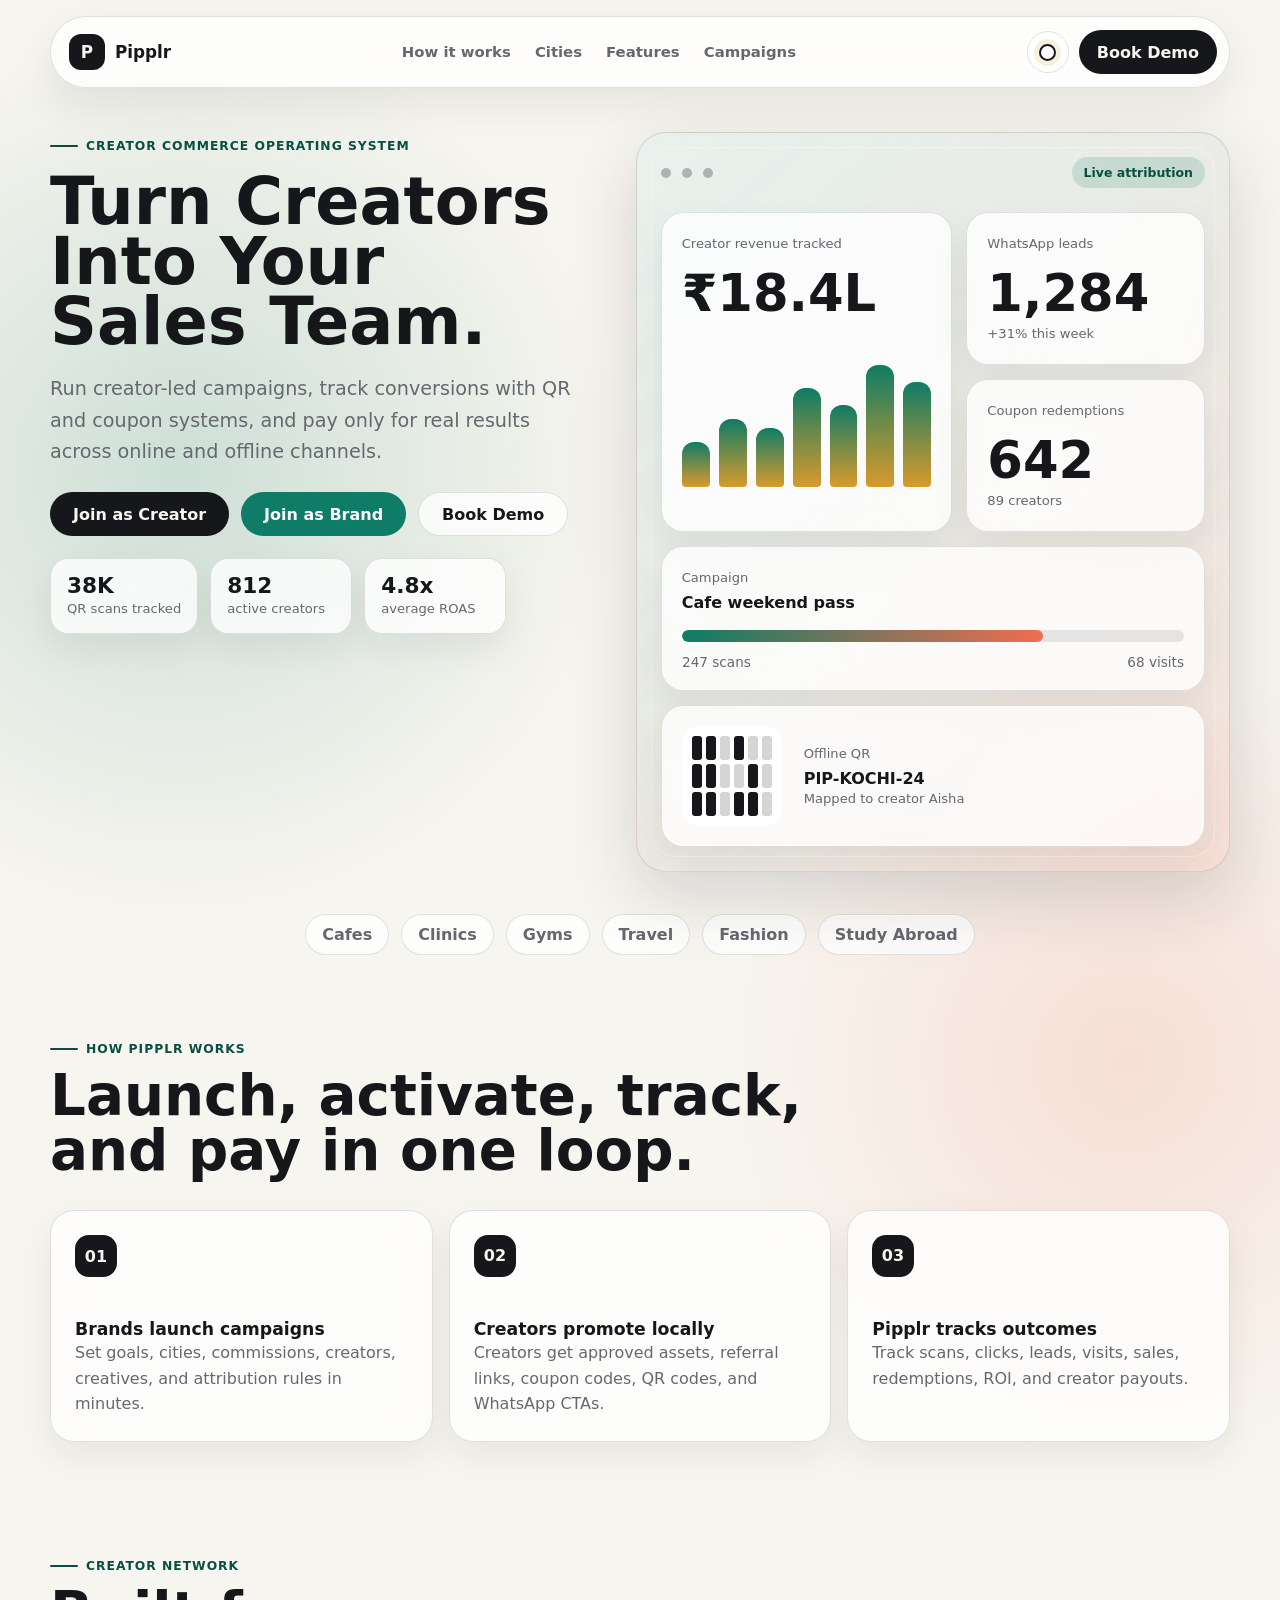
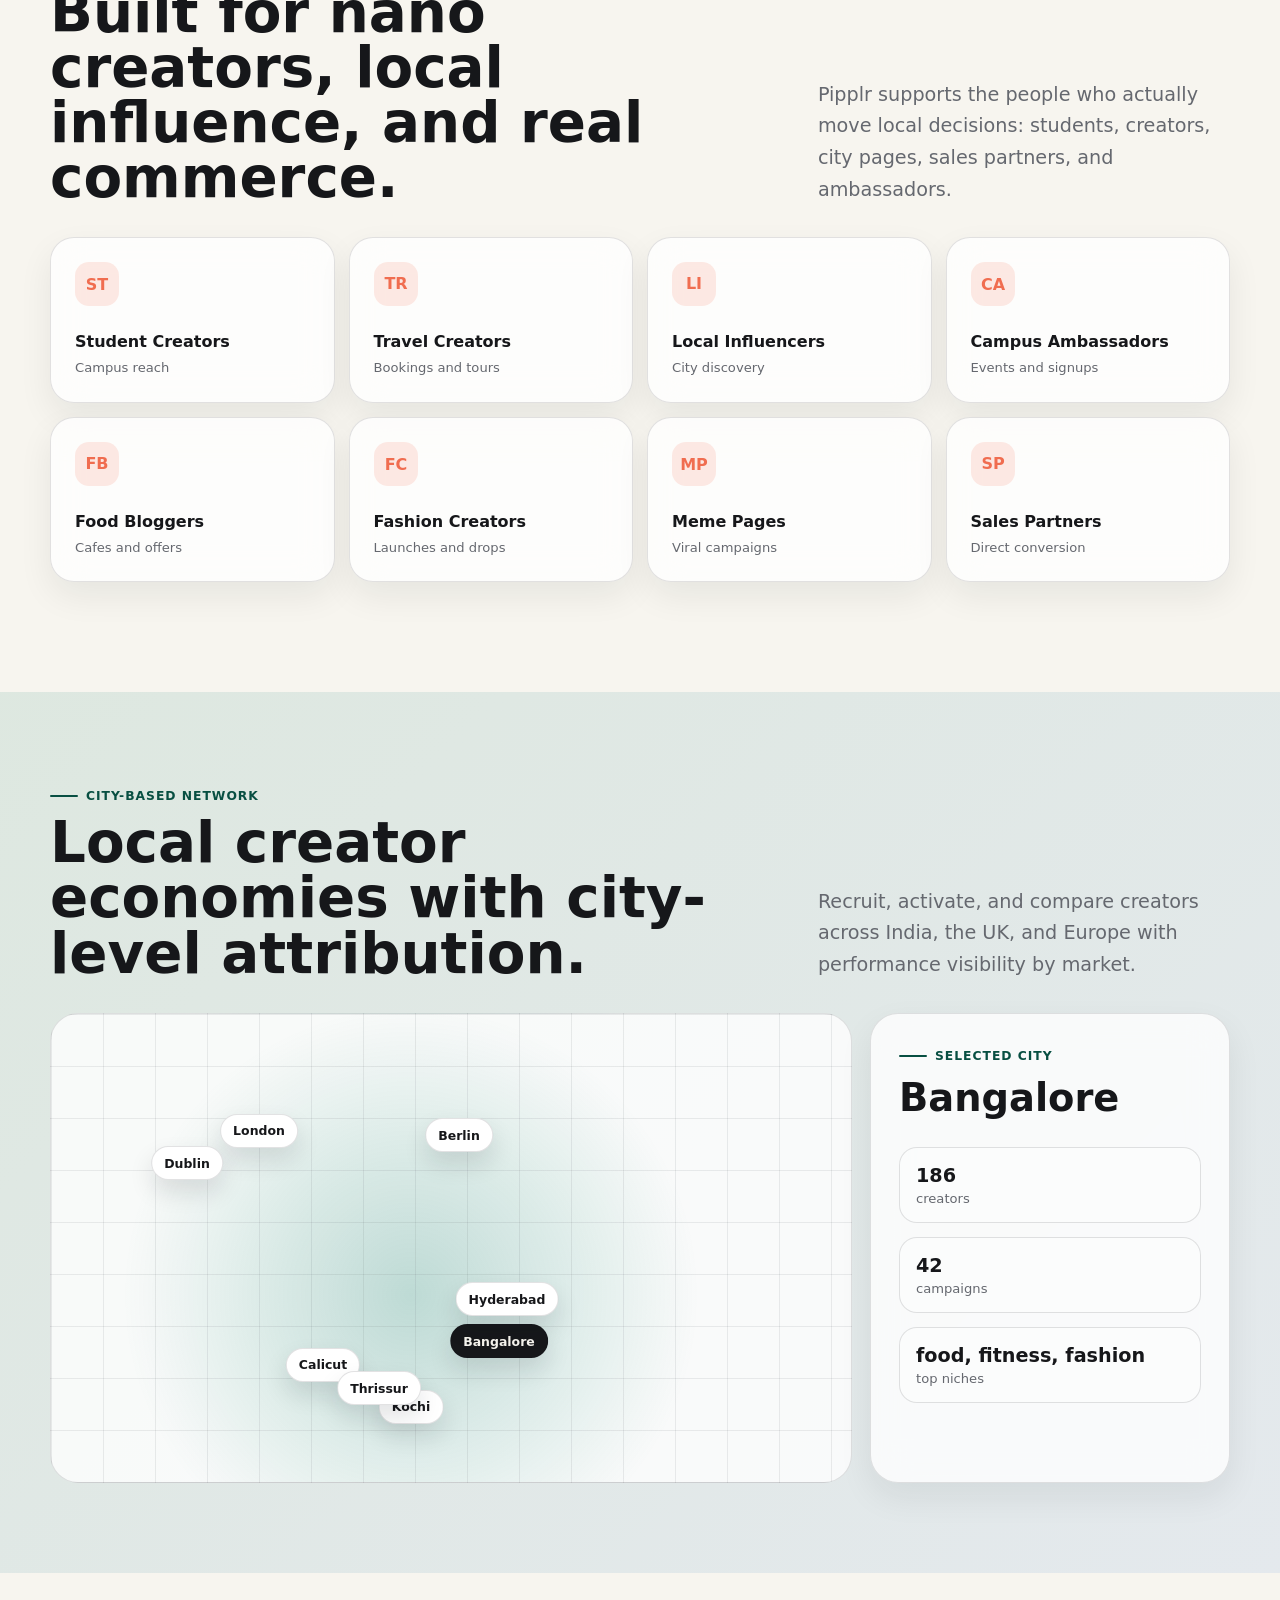
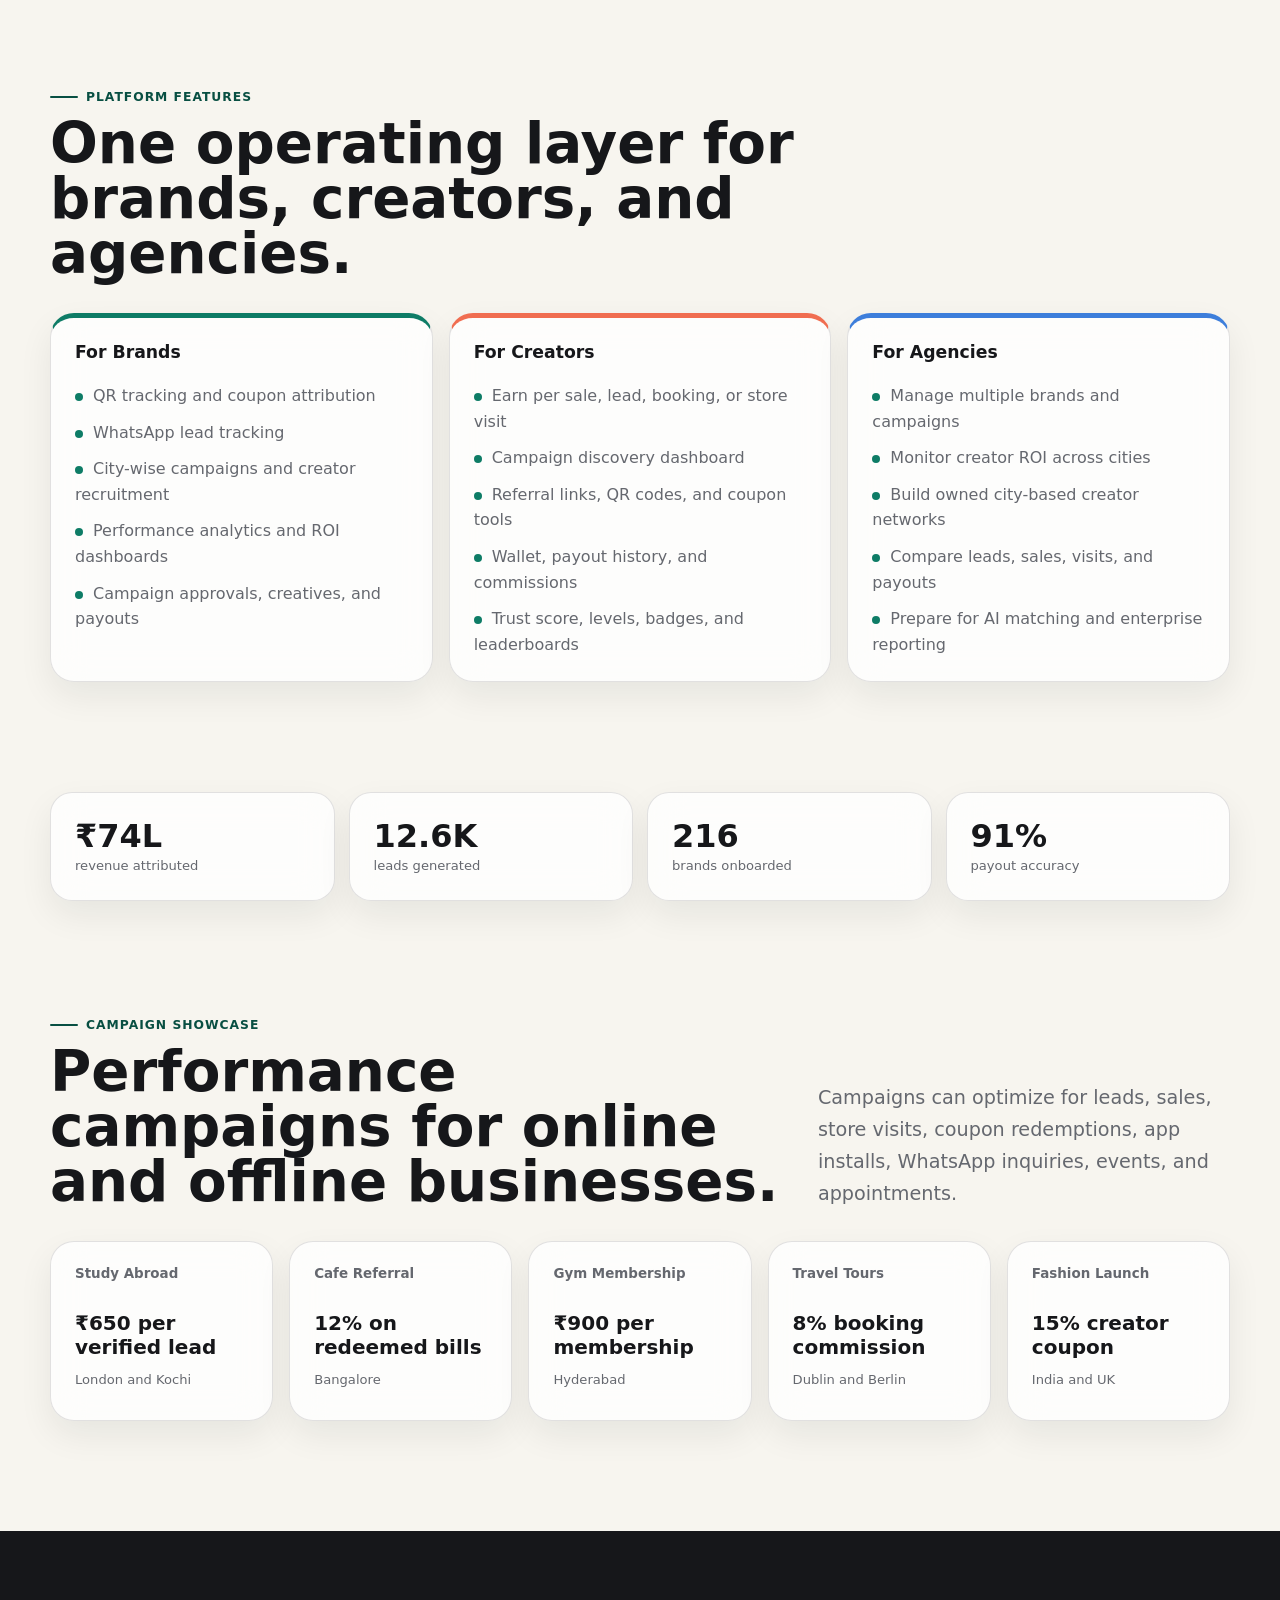
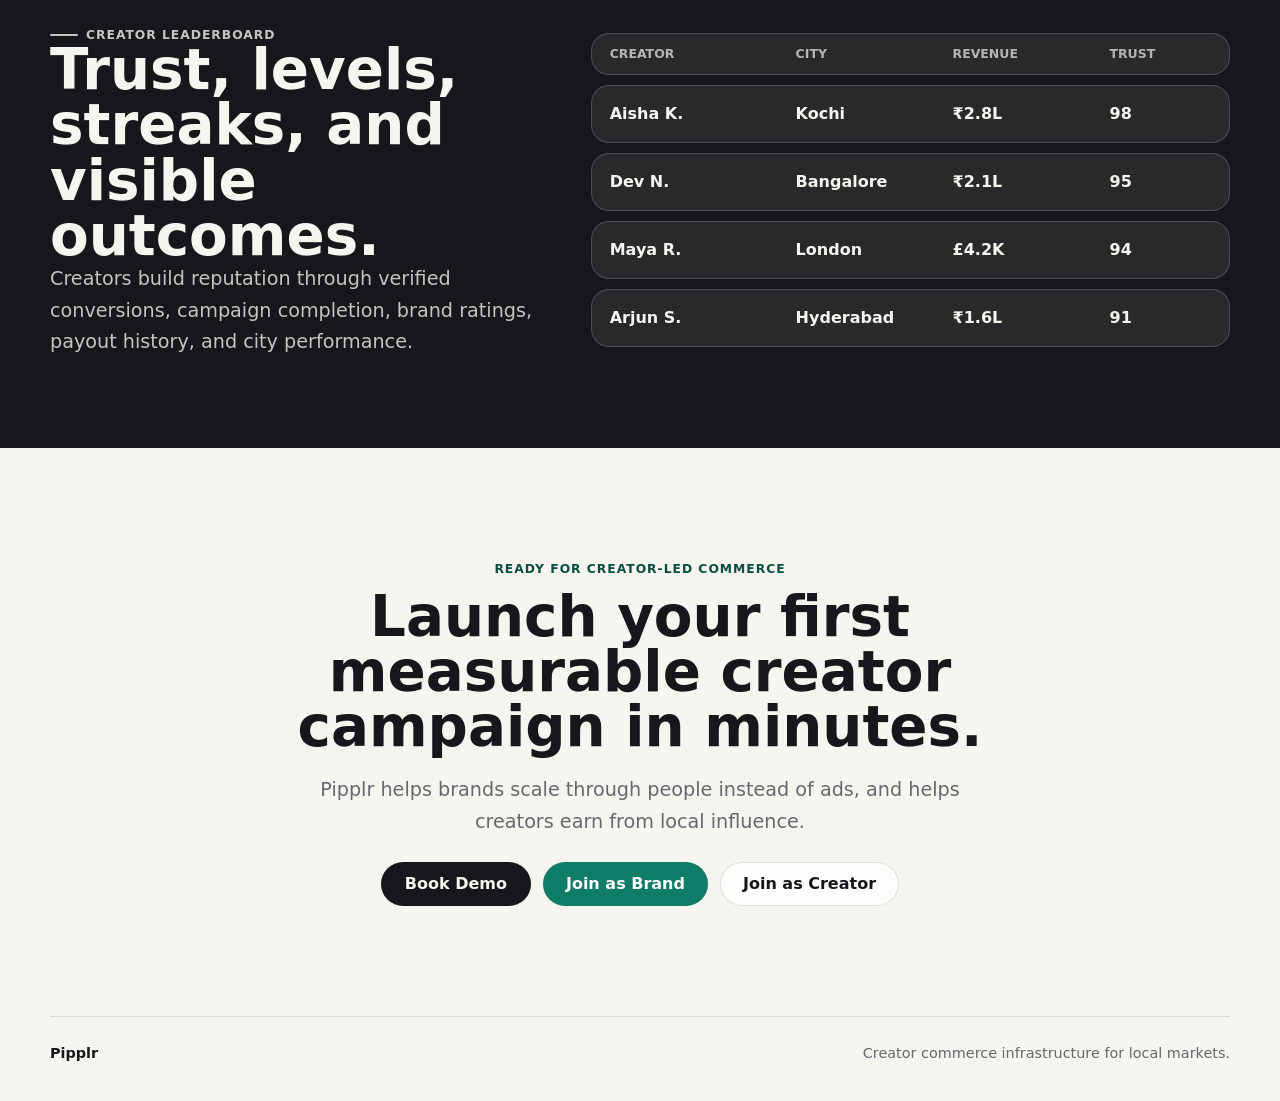
==== index.html @ b0edf755 "Add files via upload" ====
<!doctype html>
<html lang="en">
  <head>
    <meta charset="utf-8" />
    <meta name="viewport" content="width=device-width, initial-scale=1" />
    <title>Pipplr | Creator Commerce Network</title>
    <meta
      name="description"
      content="Pipplr helps local businesses launch creator-led campaigns, track QR, coupon, UTM, and WhatsApp conversions, and pay creators for measurable outcomes."
    />
    <link rel="stylesheet" href="styles.css" />
  </head>
  <body>
    <header class="site-header" data-theme-surface>
      <a class="brand" href="#top" aria-label="Pipplr home">
        <span class="brand-mark">P</span>
        <span>Pipplr</span>
      </a>
      <nav class="desktop-nav" aria-label="Primary navigation">
        <a href="#how">How it works</a>
        <a href="#cities">Cities</a>
        <a href="#features">Features</a>
        <a href="#campaigns">Campaigns</a>
      </nav>
      <div class="header-actions">
        <button class="icon-button" id="themeToggle" type="button" aria-label="Toggle theme" title="Toggle theme">
          <span class="sun-icon" aria-hidden="true"></span>
        </button>
        <button class="nav-cta" type="button" data-action="demo">Book Demo</button>
      </div>
    </header>

    <main id="top">
      <section class="hero section-shell">
        <div class="hero-copy">
          <div class="eyebrow">Creator commerce operating system</div>
          <h1>Turn Creators Into Your Sales Team.</h1>
          <p class="hero-subtitle">
            Run creator-led campaigns, track conversions with QR and coupon systems, and pay only for real
            results across online and offline channels.
          </p>
          <div class="hero-actions" aria-label="Signup actions">
            <button class="button primary" type="button" data-action="creator">Join as Creator</button>
            <a class="button secondary" href="brand-dashboard.html">Join as Brand</a>
            <button class="button ghost" type="button" data-action="demo">Book Demo</button>
          </div>
          <div class="proof-strip" aria-label="Platform statistics">
            <div><strong>38K</strong><span>QR scans tracked</span></div>
            <div><strong>812</strong><span>active creators</span></div>
            <div><strong>4.8x</strong><span>average ROAS</span></div>
          </div>
        </div>

        <div class="dashboard-preview" aria-label="Animated Pipplr dashboard preview">
          <div class="dashboard-topbar">
            <div>
              <span class="window-dot"></span>
              <span class="window-dot"></span>
              <span class="window-dot"></span>
            </div>
            <span class="live-pill">Live attribution</span>
          </div>
          <div class="dashboard-grid">
            <article class="metric-card metric-card-large">
              <span class="card-label">Creator revenue tracked</span>
              <strong>₹18.4L</strong>
              <div class="sparkline" aria-hidden="true">
                <span style="height: 32%"></span>
                <span style="height: 48%"></span>
                <span style="height: 42%"></span>
                <span style="height: 70%"></span>
                <span style="height: 58%"></span>
                <span style="height: 86%"></span>
                <span style="height: 74%"></span>
              </div>
            </article>
            <article class="metric-card">
              <span class="card-label">WhatsApp leads</span>
              <strong>1,284</strong>
              <small>+31% this week</small>
            </article>
            <article class="metric-card">
              <span class="card-label">Coupon redemptions</span>
              <strong>642</strong>
              <small>89 creators</small>
            </article>
            <article class="campaign-card">
              <div>
                <span class="card-label">Campaign</span>
                <strong>Cafe weekend pass</strong>
              </div>
              <div class="campaign-progress" aria-hidden="true"><span></span></div>
              <div class="campaign-stats">
                <span>247 scans</span>
                <span>68 visits</span>
              </div>
            </article>
            <article class="qr-card" aria-label="Creator QR tracking card">
              <div class="qr-code" aria-hidden="true">
                <span></span><span></span><span></span><span></span><span></span><span></span>
                <span></span><span></span><span></span><span></span><span></span><span></span>
                <span></span><span></span><span></span><span></span><span></span><span></span>
              </div>
              <div>
                <span class="card-label">Offline QR</span>
                <strong>PIP-KOCHI-24</strong>
                <small>Mapped to creator Aisha</small>
              </div>
            </article>
          </div>
        </div>
      </section>

      <section class="section-shell logos" aria-label="Example business categories">
        <span>Cafes</span>
        <span>Clinics</span>
        <span>Gyms</span>
        <span>Travel</span>
        <span>Fashion</span>
        <span>Study Abroad</span>
      </section>

      <section class="section-shell" id="how">
        <div class="section-heading">
          <span class="eyebrow">How Pipplr works</span>
          <h2>Launch, activate, track, and pay in one loop.</h2>
        </div>
        <div class="steps">
          <article>
            <span class="step-number">01</span>
            <h3>Brands launch campaigns</h3>
            <p>Set goals, cities, commissions, creators, creatives, and attribution rules in minutes.</p>
          </article>
          <article>
            <span class="step-number">02</span>
            <h3>Creators promote locally</h3>
            <p>Creators get approved assets, referral links, coupon codes, QR codes, and WhatsApp CTAs.</p>
          </article>
          <article>
            <span class="step-number">03</span>
            <h3>Pipplr tracks outcomes</h3>
            <p>Track scans, clicks, leads, visits, sales, redemptions, ROI, and creator payouts.</p>
          </article>
        </div>
      </section>

      <section class="section-shell creator-types" id="creator">
        <div class="section-heading split">
          <div>
            <span class="eyebrow">Creator network</span>
            <h2>Built for nano creators, local influence, and real commerce.</h2>
          </div>
          <p>
            Pipplr supports the people who actually move local decisions: students, creators, city pages,
            sales partners, and ambassadors.
          </p>
        </div>
        <div class="type-grid">
          <article><span>ST</span><strong>Student Creators</strong><small>Campus reach</small></article>
          <article><span>TR</span><strong>Travel Creators</strong><small>Bookings and tours</small></article>
          <article><span>LI</span><strong>Local Influencers</strong><small>City discovery</small></article>
          <article><span>CA</span><strong>Campus Ambassadors</strong><small>Events and signups</small></article>
          <article><span>FB</span><strong>Food Bloggers</strong><small>Cafes and offers</small></article>
          <article><span>FC</span><strong>Fashion Creators</strong><small>Launches and drops</small></article>
          <article><span>MP</span><strong>Meme Pages</strong><small>Viral campaigns</small></article>
          <article><span>SP</span><strong>Sales Partners</strong><small>Direct conversion</small></article>
        </div>
      </section>

      <section class="city-section" id="cities">
        <div class="section-shell">
          <div class="section-heading split">
            <div>
              <span class="eyebrow">City-based network</span>
              <h2>Local creator economies with city-level attribution.</h2>
            </div>
            <p>
              Recruit, activate, and compare creators across India, the UK, and Europe with performance
              visibility by market.
            </p>
          </div>
          <div class="city-layout">
            <div class="city-map" aria-label="City creator map">
              <button class="city-pin active" data-city="Bangalore" style="--x: 56%; --y: 70%">Bangalore</button>
              <button class="city-pin" data-city="Kochi" style="--x: 45%; --y: 84%">Kochi</button>
              <button class="city-pin" data-city="Calicut" style="--x: 34%; --y: 75%">Calicut</button>
              <button class="city-pin" data-city="Thrissur" style="--x: 41%; --y: 80%">Thrissur</button>
              <button class="city-pin" data-city="Hyderabad" style="--x: 57%; --y: 61%">Hyderabad</button>
              <button class="city-pin" data-city="London" style="--x: 26%; --y: 25%">London</button>
              <button class="city-pin" data-city="Berlin" style="--x: 51%; --y: 26%">Berlin</button>
              <button class="city-pin" data-city="Dublin" style="--x: 17%; --y: 32%">Dublin</button>
            </div>
            <aside class="city-panel" aria-live="polite">
              <span class="eyebrow">Selected city</span>
              <h3 id="cityName">Bangalore</h3>
              <div class="city-stats">
                <div><strong id="cityCreators">186</strong><span>creators</span></div>
                <div><strong id="cityCampaigns">42</strong><span>campaigns</span></div>
                <div><strong id="cityNiches">food, fitness, fashion</strong><span>top niches</span></div>
              </div>
            </aside>
          </div>
        </div>
      </section>

      <section class="section-shell features" id="features">
        <div class="section-heading">
          <span class="eyebrow">Platform features</span>
          <h2>One operating layer for brands, creators, and agencies.</h2>
        </div>
        <div class="feature-columns">
          <article id="brand">
            <h3>For Brands</h3>
            <ul>
              <li>QR tracking and coupon attribution</li>
              <li>WhatsApp lead tracking</li>
              <li>City-wise campaigns and creator recruitment</li>
              <li>Performance analytics and ROI dashboards</li>
              <li>Campaign approvals, creatives, and payouts</li>
            </ul>
          </article>
          <article>
            <h3>For Creators</h3>
            <ul>
              <li>Earn per sale, lead, booking, or store visit</li>
              <li>Campaign discovery dashboard</li>
              <li>Referral links, QR codes, and coupon tools</li>
              <li>Wallet, payout history, and commissions</li>
              <li>Trust score, levels, badges, and leaderboards</li>
            </ul>
          </article>
          <article>
            <h3>For Agencies</h3>
            <ul>
              <li>Manage multiple brands and campaigns</li>
              <li>Monitor creator ROI across cities</li>
              <li>Build owned city-based creator networks</li>
              <li>Compare leads, sales, visits, and payouts</li>
              <li>Prepare for AI matching and enterprise reporting</li>
            </ul>
          </article>
        </div>
      </section>

      <section class="section-shell social-proof">
        <div class="stat-card"><strong>₹74L</strong><span>revenue attributed</span></div>
        <div class="stat-card"><strong>12.6K</strong><span>leads generated</span></div>
        <div class="stat-card"><strong>216</strong><span>brands onboarded</span></div>
        <div class="stat-card"><strong>91%</strong><span>payout accuracy</span></div>
      </section>

      <section class="section-shell" id="campaigns">
        <div class="section-heading split">
          <div>
            <span class="eyebrow">Campaign showcase</span>
            <h2>Performance campaigns for online and offline businesses.</h2>
          </div>
          <p>
            Campaigns can optimize for leads, sales, store visits, coupon redemptions, app installs,
            WhatsApp inquiries, events, and appointments.
          </p>
        </div>
        <div class="campaign-showcase">
          <article><span>Study Abroad</span><strong>₹650 per verified lead</strong><small>London and Kochi</small></article>
          <article><span>Cafe Referral</span><strong>12% on redeemed bills</strong><small>Bangalore</small></article>
          <article><span>Gym Membership</span><strong>₹900 per membership</strong><small>Hyderabad</small></article>
          <article><span>Travel Tours</span><strong>8% booking commission</strong><small>Dublin and Berlin</small></article>
          <article><span>Fashion Launch</span><strong>15% creator coupon</strong><small>India and UK</small></article>
        </div>
      </section>

      <section class="leaderboard-section">
        <div class="section-shell leaderboard-layout">
          <div>
            <span class="eyebrow">Creator leaderboard</span>
            <h2>Trust, levels, streaks, and visible outcomes.</h2>
            <p>
              Creators build reputation through verified conversions, campaign completion, brand ratings,
              payout history, and city performance.
            </p>
          </div>
          <div class="leaderboard" aria-label="Top creators leaderboard">
            <div class="leaderboard-row header"><span>Creator</span><span>City</span><span>Revenue</span><span>Trust</span></div>
            <div class="leaderboard-row"><span>Aisha K.</span><span>Kochi</span><span>₹2.8L</span><span>98</span></div>
            <div class="leaderboard-row"><span>Dev N.</span><span>Bangalore</span><span>₹2.1L</span><span>95</span></div>
            <div class="leaderboard-row"><span>Maya R.</span><span>London</span><span>£4.2K</span><span>94</span></div>
            <div class="leaderboard-row"><span>Arjun S.</span><span>Hyderabad</span><span>₹1.6L</span><span>91</span></div>
          </div>
        </div>
      </section>

      <section class="section-shell final-cta" id="demo">
        <span class="eyebrow">Ready for creator-led commerce</span>
        <h2>Launch your first measurable creator campaign in minutes.</h2>
        <p>
          Pipplr helps brands scale through people instead of ads, and helps creators earn from local influence.
        </p>
        <div class="hero-actions">
          <button class="button primary" type="button" data-action="demo">Book Demo</button>
          <a class="button secondary" href="brand-dashboard.html">Join as Brand</a>
          <button class="button ghost" type="button" data-action="creator">Join as Creator</button>
        </div>
      </section>
    </main>

    <footer class="site-footer">
      <span>Pipplr</span>
      <span>Creator commerce infrastructure for local markets.</span>
    </footer>

    <div class="modal-backdrop" id="signupModal" hidden>
      <section class="signup-modal" role="dialog" aria-modal="true" aria-labelledby="modalTitle">
        <button class="modal-close" type="button" aria-label="Close signup form" data-close-modal></button>
        <span class="eyebrow" id="modalEyebrow">Get started</span>
        <h2 id="modalTitle">Join Pipplr</h2>
        <p id="modalCopy">
          Tell us where you fit and we will route you into the right onboarding flow.
        </p>
        <form class="signup-form">
          <label>
            Name
            <input type="text" name="name" placeholder="Your name" required />
          </label>
          <label>
            Email or WhatsApp
            <input type="text" name="contact" placeholder="hello@company.com or +91..." required />
          </label>
          <label>
            City
            <input type="text" name="city" placeholder="Kochi, Bangalore, London..." />
          </label>
          <button class="button secondary" type="submit" id="modalSubmit">Request access</button>
        </form>
        <p class="form-note" id="formNote" aria-live="polite"></p>
      </section>
    </div>

    <script src="script.js"></script>
  </body>
</html>
---- styles.css ----
:root {
  color-scheme: light;
  --bg: #f7f5ef;
  --surface: rgba(255, 255, 255, 0.78);
  --surface-strong: #ffffff;
  --ink: #16171a;
  --muted: #65686f;
  --line: rgba(22, 23, 26, 0.12);
  --accent: #0e7c66;
  --accent-strong: #084f42;
  --coral: #f06d50;
  --gold: #d99a2b;
  --sky: #3d7edb;
  --shadow: 0 24px 70px rgba(28, 31, 36, 0.16);
}

html[data-theme="dark"] {
  color-scheme: dark;
  --bg: #111318;
  --surface: rgba(28, 31, 38, 0.78);
  --surface-strong: #1b1f27;
  --ink: #f5f0e7;
  --muted: #b7b0a5;
  --line: rgba(245, 240, 231, 0.14);
  --accent: #65d6b8;
  --accent-strong: #91f2d5;
  --coral: #ff947d;
  --gold: #f1bd58;
  --sky: #79aaf3;
  --shadow: 0 24px 70px rgba(0, 0, 0, 0.32);
}

* {
  box-sizing: border-box;
}

html {
  scroll-behavior: smooth;
  scroll-padding-top: 104px;
}

body {
  margin: 0;
  min-width: 320px;
  background:
    radial-gradient(circle at 14% 8%, rgba(14, 124, 102, 0.18), transparent 28rem),
    radial-gradient(circle at 88% 18%, rgba(240, 109, 80, 0.16), transparent 25rem),
    linear-gradient(180deg, var(--bg), var(--bg));
  color: var(--ink);
  font-family: ui-sans-serif, system-ui, -apple-system, BlinkMacSystemFont, "Segoe UI", sans-serif;
  letter-spacing: 0;
}

a {
  color: inherit;
  text-decoration: none;
}

button,
a {
  -webkit-tap-highlight-color: transparent;
}

button {
  font: inherit;
}

.site-header {
  position: sticky;
  top: 0;
  z-index: 10;
  display: flex;
  align-items: center;
  justify-content: space-between;
  width: min(1180px, calc(100% - 32px));
  min-height: 72px;
  margin: 16px auto 0;
  padding: 10px 12px 10px 18px;
  border: 1px solid var(--line);
  border-radius: 999px;
  background: var(--surface);
  box-shadow: 0 16px 40px rgba(19, 22, 26, 0.08);
  backdrop-filter: blur(20px);
}

.brand,
.header-actions,
.desktop-nav,
.hero-actions,
.proof-strip,
.dashboard-topbar,
.campaign-stats,
.logos,
.leaderboard-row,
.site-footer {
  display: flex;
  align-items: center;
}

.brand {
  gap: 10px;
  font-size: 1.05rem;
  font-weight: 800;
}

.brand-mark {
  display: grid;
  width: 36px;
  height: 36px;
  place-items: center;
  border-radius: 12px;
  background: var(--ink);
  color: var(--bg);
}

.desktop-nav {
  gap: 24px;
  color: var(--muted);
  font-size: 0.93rem;
  font-weight: 600;
}

.desktop-nav a:hover {
  color: var(--ink);
}

.header-actions {
  gap: 10px;
}

.icon-button {
  display: grid;
  width: 42px;
  height: 42px;
  place-items: center;
  border: 1px solid var(--line);
  border-radius: 999px;
  background: var(--surface-strong);
  color: var(--ink);
  cursor: pointer;
}

.sun-icon {
  width: 17px;
  height: 17px;
  border: 2px solid currentColor;
  border-radius: 50%;
  box-shadow: 0 0 0 5px rgba(217, 154, 43, 0.16);
}

.nav-cta,
.button {
  display: inline-flex;
  align-items: center;
  justify-content: center;
  min-height: 44px;
  border-radius: 999px;
  font-weight: 750;
  white-space: nowrap;
}

.nav-cta {
  padding: 0 18px;
  border: 0;
  background: var(--ink);
  color: var(--bg);
  cursor: pointer;
}

.section-shell {
  width: min(1180px, calc(100% - 32px));
  margin: 0 auto;
}

.hero {
  display: grid;
  grid-template-columns: minmax(0, 0.95fr) minmax(430px, 1.05fr);
  gap: 48px;
  align-items: start;
  padding: 44px 0 42px;
}

.eyebrow {
  display: inline-flex;
  align-items: center;
  gap: 8px;
  color: var(--accent-strong);
  font-size: 0.77rem;
  font-weight: 800;
  letter-spacing: 0.08em;
  text-transform: uppercase;
}

.eyebrow::before {
  content: "";
  width: 28px;
  height: 2px;
  border-radius: 10px;
  background: currentColor;
}

h1,
h2,
h3,
p {
  margin: 0;
}

h1 {
  max-width: 680px;
  margin-top: 18px;
  font-size: clamp(3.05rem, 5.1vw, 4.75rem);
  line-height: 0.92;
  letter-spacing: 0;
}

h2 {
  max-width: 780px;
  font-size: clamp(2rem, 4.4vw, 4.2rem);
  line-height: 0.98;
  letter-spacing: 0;
}

h3 {
  font-size: 1.08rem;
  line-height: 1.2;
}

.hero-subtitle,
.section-heading p,
.leaderboard-layout p,
.final-cta p {
  color: var(--muted);
  font-size: clamp(1rem, 1.8vw, 1.2rem);
  line-height: 1.65;
}

.hero-subtitle {
  max-width: 640px;
  margin-top: 22px;
}

.hero-actions {
  flex-wrap: wrap;
  gap: 12px;
  margin-top: 24px;
}

.button {
  min-width: 150px;
  padding: 0 22px;
  border: 1px solid var(--line);
  cursor: pointer;
}

.button.primary {
  border-color: transparent;
  background: var(--ink);
  color: var(--bg);
}

.button.secondary {
  border-color: transparent;
  background: var(--accent);
  color: #ffffff;
}

.button.ghost {
  background: var(--surface);
  color: var(--ink);
}

.proof-strip {
  flex-wrap: wrap;
  gap: 12px;
  margin-top: 22px;
}

.proof-strip div,
.stat-card,
.metric-card,
.campaign-card,
.qr-card,
.feature-columns article,
.steps article,
.type-grid article,
.campaign-showcase article,
.city-panel {
  border: 1px solid var(--line);
  background: var(--surface);
  box-shadow: 0 14px 34px rgba(20, 24, 29, 0.07);
  backdrop-filter: blur(18px);
}

.proof-strip div {
  min-width: 142px;
  padding: 14px 16px;
  border-radius: 18px;
}

.proof-strip strong,
.stat-card strong {
  display: block;
  font-size: 1.35rem;
}

.proof-strip span,
.stat-card span,
small,
.card-label {
  color: var(--muted);
  font-size: 0.82rem;
  line-height: 1.4;
}

.dashboard-preview {
  position: relative;
  overflow: hidden;
  min-height: 525px;
  border: 1px solid var(--line);
  border-radius: 30px;
  background:
    linear-gradient(140deg, rgba(255, 255, 255, 0.62), rgba(255, 255, 255, 0.16)),
    linear-gradient(135deg, rgba(14, 124, 102, 0.22), rgba(240, 109, 80, 0.16));
  box-shadow: var(--shadow);
}

html[data-theme="dark"] .dashboard-preview {
  background:
    linear-gradient(140deg, rgba(255, 255, 255, 0.08), rgba(255, 255, 255, 0.02)),
    linear-gradient(135deg, rgba(101, 214, 184, 0.15), rgba(255, 148, 125, 0.12));
}

.dashboard-preview::before {
  position: absolute;
  inset: 14px;
  content: "";
  border: 1px solid rgba(255, 255, 255, 0.34);
  border-radius: 24px;
  pointer-events: none;
}

.dashboard-topbar {
  position: relative;
  justify-content: space-between;
  padding: 24px;
}

.window-dot {
  display: inline-block;
  width: 10px;
  height: 10px;
  margin-right: 6px;
  border-radius: 50%;
  background: var(--ink);
  opacity: 0.28;
}

.live-pill {
  padding: 8px 12px;
  border-radius: 999px;
  background: rgba(14, 124, 102, 0.16);
  color: var(--accent-strong);
  font-size: 0.78rem;
  font-weight: 800;
}

.dashboard-grid {
  position: relative;
  display: grid;
  grid-template-columns: 1.1fr 0.9fr;
  gap: 14px;
  padding: 0 24px 24px;
}

.metric-card,
.campaign-card,
.qr-card {
  border-radius: 22px;
  padding: 20px;
}

.metric-card-large {
  grid-row: span 2;
}

.metric-card strong {
  display: block;
  margin-top: 10px;
  font-size: clamp(1.9rem, 4vw, 3.2rem);
}

.sparkline {
  display: flex;
  align-items: end;
  gap: 9px;
  height: 142px;
  margin-top: 22px;
}

.sparkline span {
  flex: 1;
  min-width: 16px;
  border-radius: 12px 12px 4px 4px;
  background: linear-gradient(180deg, var(--accent), var(--gold));
  animation: barPulse 2.8s ease-in-out infinite;
}

.sparkline span:nth-child(2n) {
  animation-delay: 0.3s;
}

.sparkline span:nth-child(3n) {
  animation-delay: 0.7s;
}

.campaign-card {
  grid-column: span 2;
}

.campaign-card strong,
.qr-card strong {
  display: block;
  margin-top: 6px;
}

.campaign-progress {
  height: 12px;
  margin: 18px 0 12px;
  overflow: hidden;
  border-radius: 999px;
  background: rgba(100, 104, 111, 0.15);
}

.campaign-progress span {
  display: block;
  width: 72%;
  height: 100%;
  border-radius: inherit;
  background: linear-gradient(90deg, var(--accent), var(--coral));
}

.campaign-stats {
  justify-content: space-between;
  color: var(--muted);
  font-size: 0.85rem;
}

.qr-card {
  grid-column: span 2;
  display: grid;
  grid-template-columns: 106px 1fr;
  gap: 16px;
  align-items: center;
}

.qr-code {
  display: grid;
  grid-template-columns: repeat(6, 1fr);
  gap: 4px;
  width: 100px;
  height: 100px;
  padding: 10px;
  border-radius: 18px;
  background: var(--surface-strong);
}

.qr-code span {
  border-radius: 3px;
  background: var(--ink);
}

.qr-code span:nth-child(3n),
.qr-code span:nth-child(5n) {
  opacity: 0.18;
}

.logos {
  flex-wrap: wrap;
  justify-content: center;
  gap: 12px;
  padding: 0 0 80px;
}

.logos span {
  padding: 10px 16px;
  border: 1px solid var(--line);
  border-radius: 999px;
  color: var(--muted);
  background: var(--surface);
  font-weight: 700;
}

.section-heading {
  margin-bottom: 32px;
}

.section-heading h2 {
  margin-top: 12px;
}

.split {
  display: grid;
  grid-template-columns: minmax(0, 1fr) minmax(280px, 0.56fr);
  gap: 32px;
  align-items: end;
}

.steps,
.feature-columns,
.campaign-showcase {
  display: grid;
  grid-template-columns: repeat(3, 1fr);
  gap: 16px;
}

.steps article,
.feature-columns article,
.type-grid article,
.campaign-showcase article {
  border-radius: 24px;
  padding: 24px;
}

.steps p,
.feature-columns li {
  color: var(--muted);
  line-height: 1.6;
}

.step-number {
  display: inline-grid;
  width: 42px;
  height: 42px;
  margin-bottom: 42px;
  place-items: center;
  border-radius: 14px;
  background: var(--ink);
  color: var(--bg);
  font-weight: 800;
}

.creator-types,
.features,
.social-proof,
#campaigns,
.final-cta {
  padding: 110px 0 0;
}

.type-grid {
  display: grid;
  grid-template-columns: repeat(4, 1fr);
  gap: 14px;
}

.type-grid article {
  min-height: 150px;
}

.type-grid span {
  display: grid;
  width: 44px;
  height: 44px;
  margin-bottom: 26px;
  place-items: center;
  border-radius: 14px;
  background: rgba(240, 109, 80, 0.14);
  color: var(--coral);
  font-weight: 800;
}

.type-grid strong,
.type-grid small,
.campaign-showcase span,
.campaign-showcase strong,
.campaign-showcase small {
  display: block;
}

.type-grid small {
  margin-top: 8px;
}

.city-section {
  scroll-margin-top: 104px;
  margin-top: 110px;
  padding: 90px 0;
  background: linear-gradient(135deg, rgba(14, 124, 102, 0.11), rgba(61, 126, 219, 0.1));
}

.city-layout {
  display: grid;
  grid-template-columns: minmax(0, 1fr) 360px;
  gap: 18px;
  align-items: stretch;
}

.city-map {
  position: relative;
  min-height: 470px;
  overflow: hidden;
  border: 1px solid var(--line);
  border-radius: 28px;
  background:
    linear-gradient(90deg, rgba(100, 104, 111, 0.12) 1px, transparent 1px),
    linear-gradient(rgba(100, 104, 111, 0.12) 1px, transparent 1px),
    radial-gradient(circle at 45% 60%, rgba(14, 124, 102, 0.25), transparent 18rem),
    var(--surface);
  background-size: 52px 52px, 52px 52px, auto, auto;
}

.city-pin {
  position: absolute;
  left: var(--x);
  top: var(--y);
  transform: translate(-50%, -50%);
  min-height: 34px;
  padding: 0 12px;
  border: 1px solid var(--line);
  border-radius: 999px;
  background: var(--surface-strong);
  color: var(--ink);
  font: inherit;
  font-size: 0.78rem;
  font-weight: 800;
  cursor: pointer;
  box-shadow: 0 12px 24px rgba(20, 24, 29, 0.12);
}

.city-pin.active {
  background: var(--ink);
  color: var(--bg);
}

.city-panel {
  border-radius: 28px;
  padding: 28px;
}

.city-panel h3 {
  margin: 12px 0 26px;
  font-size: 2.4rem;
}

.city-stats {
  display: grid;
  gap: 14px;
}

.city-stats div {
  padding: 16px;
  border: 1px solid var(--line);
  border-radius: 18px;
  background: rgba(255, 255, 255, 0.28);
}

.city-stats strong,
.city-stats span {
  display: block;
}

.city-stats strong {
  font-size: 1.2rem;
}

.city-stats span {
  margin-top: 4px;
  color: var(--muted);
  font-size: 0.82rem;
}

.feature-columns article:nth-child(1) {
  border-top: 5px solid var(--accent);
}

.feature-columns article:nth-child(2) {
  border-top: 5px solid var(--coral);
}

.feature-columns article:nth-child(3) {
  border-top: 5px solid var(--sky);
}

.feature-columns ul {
  display: grid;
  gap: 11px;
  margin: 20px 0 0;
  padding: 0;
  list-style: none;
}

.feature-columns li::before {
  content: "";
  display: inline-block;
  width: 8px;
  height: 8px;
  margin-right: 10px;
  border-radius: 50%;
  background: var(--accent);
}

.social-proof {
  display: grid;
  grid-template-columns: repeat(4, 1fr);
  gap: 14px;
}

.stat-card {
  padding: 24px;
  border-radius: 22px;
}

.stat-card strong {
  font-size: 2rem;
}

.campaign-showcase {
  grid-template-columns: repeat(5, 1fr);
}

.campaign-showcase article {
  min-height: 180px;
}

.campaign-showcase span {
  color: var(--muted);
  font-size: 0.84rem;
  font-weight: 800;
}

.campaign-showcase strong {
  margin-top: 30px;
  font-size: 1.25rem;
  line-height: 1.2;
}

.campaign-showcase small {
  margin-top: 12px;
}

.leaderboard-section {
  margin-top: 110px;
  padding: 90px 0;
  background: var(--ink);
  color: var(--bg);
}

.leaderboard-layout {
  display: grid;
  grid-template-columns: 0.78fr 1fr;
  gap: 42px;
  align-items: center;
}

.leaderboard-layout .eyebrow,
.leaderboard-layout p {
  color: color-mix(in srgb, var(--bg) 78%, transparent);
}

.leaderboard {
  display: grid;
  gap: 10px;
}

.leaderboard-row {
  display: grid;
  grid-template-columns: 1.2fr 1fr 1fr 0.7fr;
  gap: 12px;
  min-height: 58px;
  padding: 0 18px;
  border: 1px solid rgba(255, 255, 255, 0.16);
  border-radius: 18px;
  background: rgba(255, 255, 255, 0.08);
  font-weight: 750;
}

.leaderboard-row.header {
  min-height: 42px;
  color: rgba(255, 255, 255, 0.65);
  font-size: 0.78rem;
  text-transform: uppercase;
}

.final-cta {
  max-width: 860px;
  padding-bottom: 110px;
  text-align: center;
}

.final-cta .eyebrow {
  justify-content: center;
}

.final-cta .eyebrow::before {
  display: none;
}

.final-cta h2 {
  margin: 12px auto 0;
}

.final-cta p {
  max-width: 660px;
  margin: 20px auto 0;
}

.final-cta .hero-actions {
  justify-content: center;
}

.site-footer {
  justify-content: space-between;
  width: min(1180px, calc(100% - 32px));
  margin: 0 auto;
  padding: 28px 0 40px;
  border-top: 1px solid var(--line);
  color: var(--muted);
  font-size: 0.9rem;
}

.site-footer span:first-child {
  color: var(--ink);
  font-weight: 800;
}

.modal-backdrop {
  position: fixed;
  inset: 0;
  z-index: 40;
  display: grid;
  place-items: center;
  padding: 20px;
  background: rgba(17, 19, 24, 0.62);
  backdrop-filter: blur(14px);
}

.modal-backdrop[hidden] {
  display: none;
}

.signup-modal {
  position: relative;
  width: min(520px, 100%);
  border: 1px solid var(--line);
  border-radius: 28px;
  background: var(--surface-strong);
  box-shadow: var(--shadow);
  padding: 30px;
}

.signup-modal h2 {
  margin-top: 12px;
  font-size: clamp(2rem, 8vw, 3.2rem);
}

.signup-modal p {
  margin-top: 14px;
  color: var(--muted);
  line-height: 1.55;
}

.modal-close {
  position: absolute;
  top: 16px;
  right: 16px;
  width: 40px;
  height: 40px;
  border: 1px solid var(--line);
  border-radius: 999px;
  background: var(--surface);
  cursor: pointer;
}

.modal-close::before,
.modal-close::after {
  position: absolute;
  top: 19px;
  left: 11px;
  width: 18px;
  height: 2px;
  border-radius: 99px;
  background: var(--ink);
  content: "";
}

.modal-close::before {
  transform: rotate(45deg);
}

.modal-close::after {
  transform: rotate(-45deg);
}

.signup-form {
  display: grid;
  gap: 14px;
  margin-top: 24px;
}

.signup-form label {
  display: grid;
  gap: 8px;
  color: var(--ink);
  font-size: 0.9rem;
  font-weight: 800;
}

.signup-form input {
  width: 100%;
  min-height: 48px;
  border: 1px solid var(--line);
  border-radius: 14px;
  background: var(--surface);
  color: var(--ink);
  font: inherit;
  padding: 0 14px;
}

.signup-form input:focus {
  border-color: var(--accent);
  outline: 3px solid color-mix(in srgb, var(--accent) 24%, transparent);
}

.form-note {
  min-height: 24px;
  font-weight: 700;
}

@keyframes barPulse {
  0%,
  100% {
    transform: scaleY(0.88);
  }
  50% {
    transform: scaleY(1);
  }
}

@media (max-width: 980px) {
  .desktop-nav {
    display: none;
  }

  .hero,
  .split,
  .city-layout,
  .leaderboard-layout {
    grid-template-columns: 1fr;
  }

  .hero {
    min-height: auto;
    padding-top: 64px;
  }

  .dashboard-preview {
    min-height: auto;
  }

  .steps,
  .feature-columns,
  .social-proof {
    grid-template-columns: 1fr 1fr;
  }

  .type-grid,
  .campaign-showcase {
    grid-template-columns: repeat(2, 1fr);
  }

  .city-layout {
    gap: 16px;
  }
}

@media (max-width: 680px) {
  .site-header {
    width: calc(100% - 20px);
    min-height: 62px;
    margin-top: 10px;
    padding: 8px 8px 8px 12px;
  }

  .nav-cta {
    display: none;
  }

  .section-shell {
    width: calc(100% - 24px);
  }

  .hero {
    gap: 30px;
    padding: 44px 0 38px;
  }

  h1 {
    font-size: clamp(3rem, 16vw, 4.7rem);
  }

  .button {
    flex: 1 1 100%;
    width: 100%;
  }

  .proof-strip div {
    flex: 1 1 100%;
  }

  .dashboard-grid {
    grid-template-columns: 1fr;
    padding: 0 14px 14px;
  }

  .metric-card-large,
  .campaign-card,
  .qr-card {
    grid-column: span 1;
    grid-row: span 1;
  }

  .qr-card {
    grid-template-columns: 1fr;
  }

  .sparkline {
    height: 120px;
  }

  .logos {
    justify-content: flex-start;
    padding-bottom: 60px;
  }

  .steps,
  .feature-columns,
  .type-grid,
  .social-proof,
  .campaign-showcase {
    grid-template-columns: 1fr;
  }

  .creator-types,
  .features,
  .social-proof,
  #campaigns,
  .final-cta {
    padding-top: 72px;
  }

  .city-section,
  .leaderboard-section {
    margin-top: 72px;
    padding: 64px 0;
  }

  .city-map {
    min-height: 430px;
  }

  .city-pin {
    font-size: 0.7rem;
  }

  .leaderboard-row {
    grid-template-columns: 1.2fr 0.8fr;
    min-height: auto;
    padding: 14px;
  }

  .leaderboard-row span:nth-child(3),
  .leaderboard-row span:nth-child(4) {
    color: color-mix(in srgb, var(--bg) 72%, transparent);
  }

  .site-footer {
    display: grid;
    gap: 8px;
  }
}
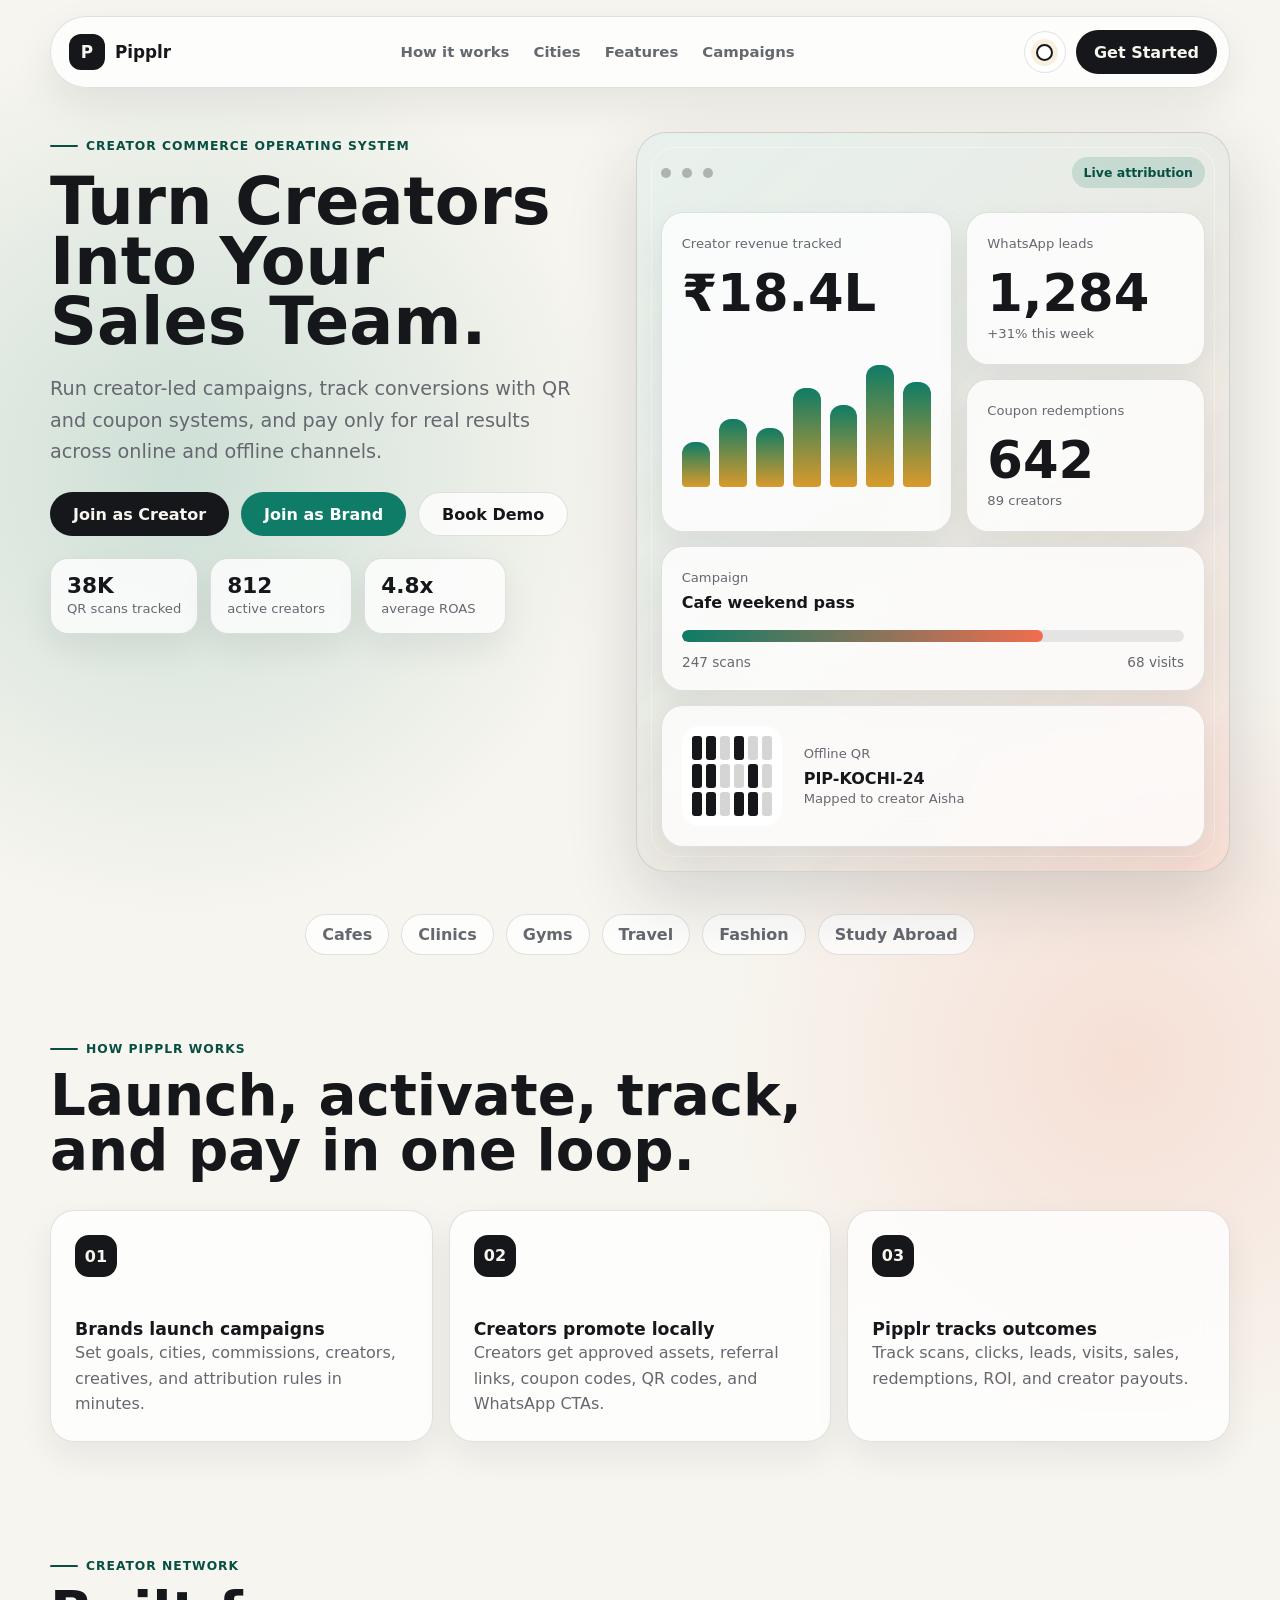
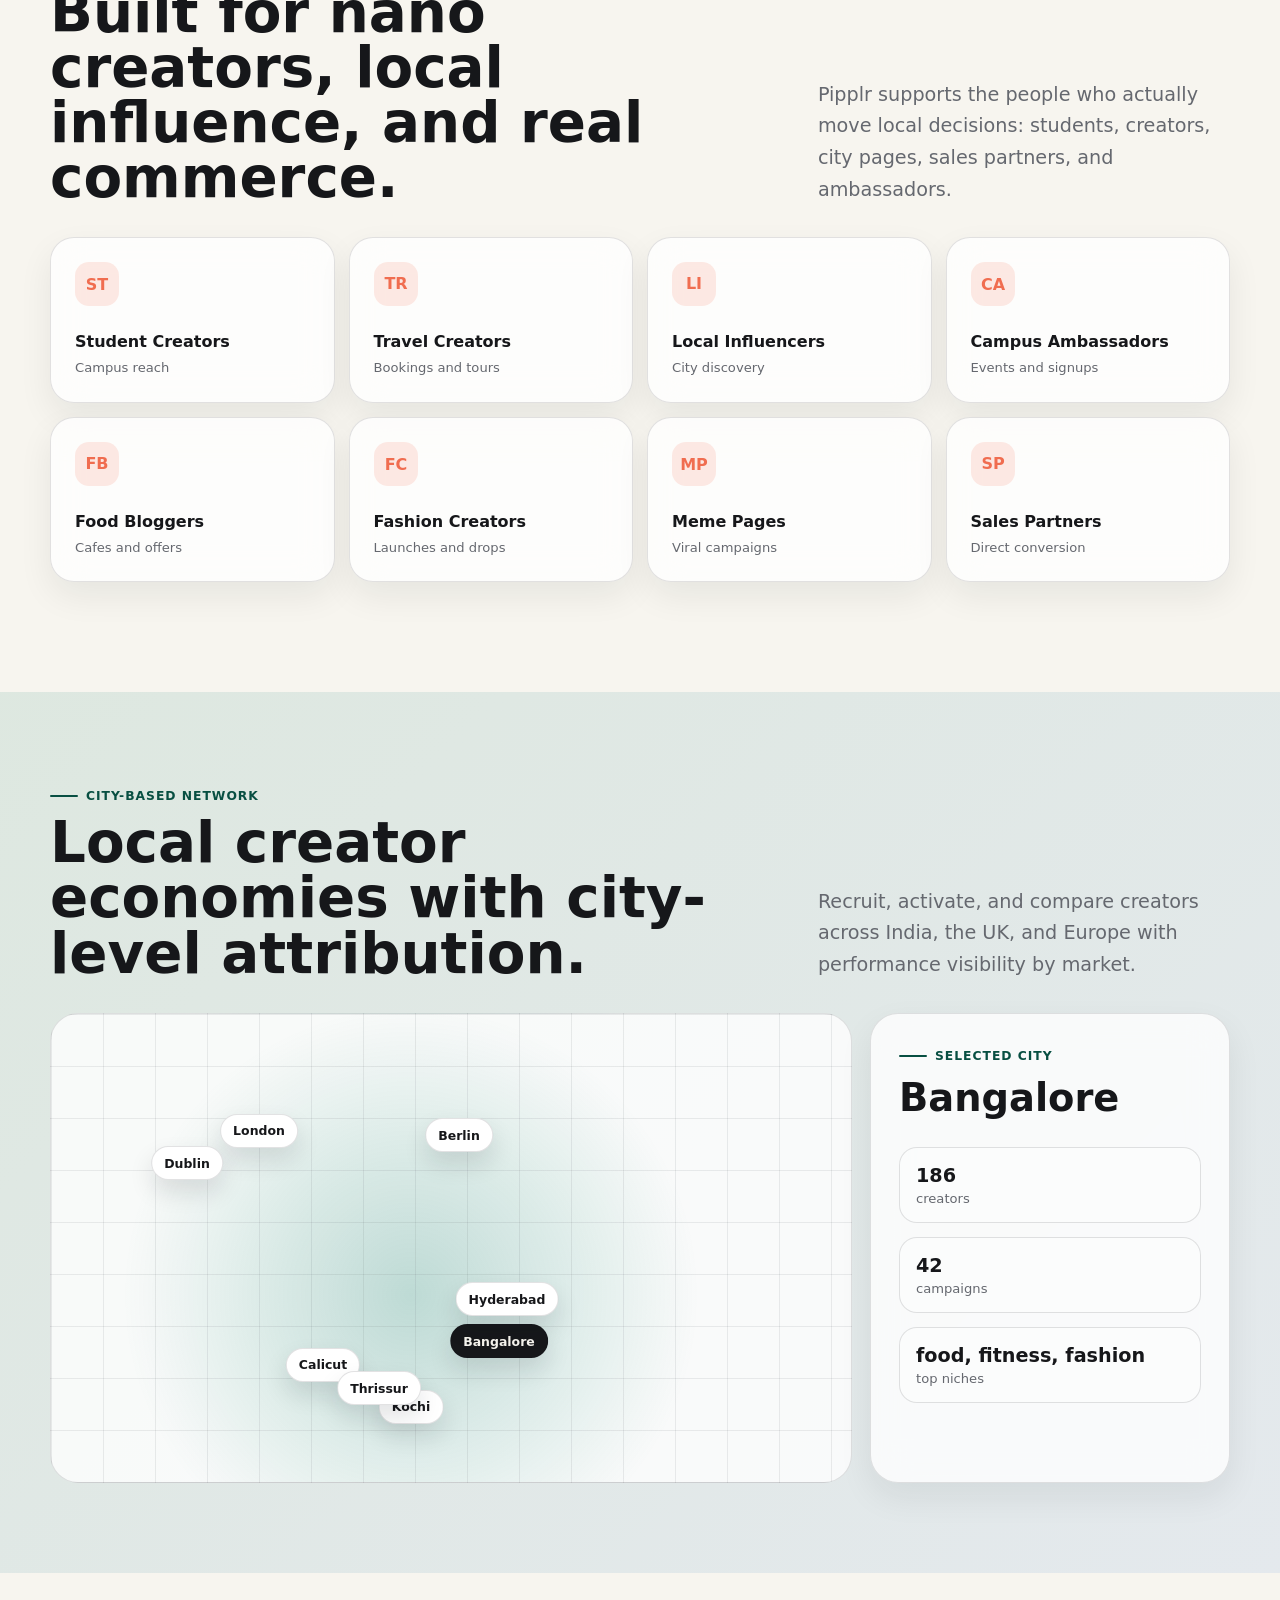
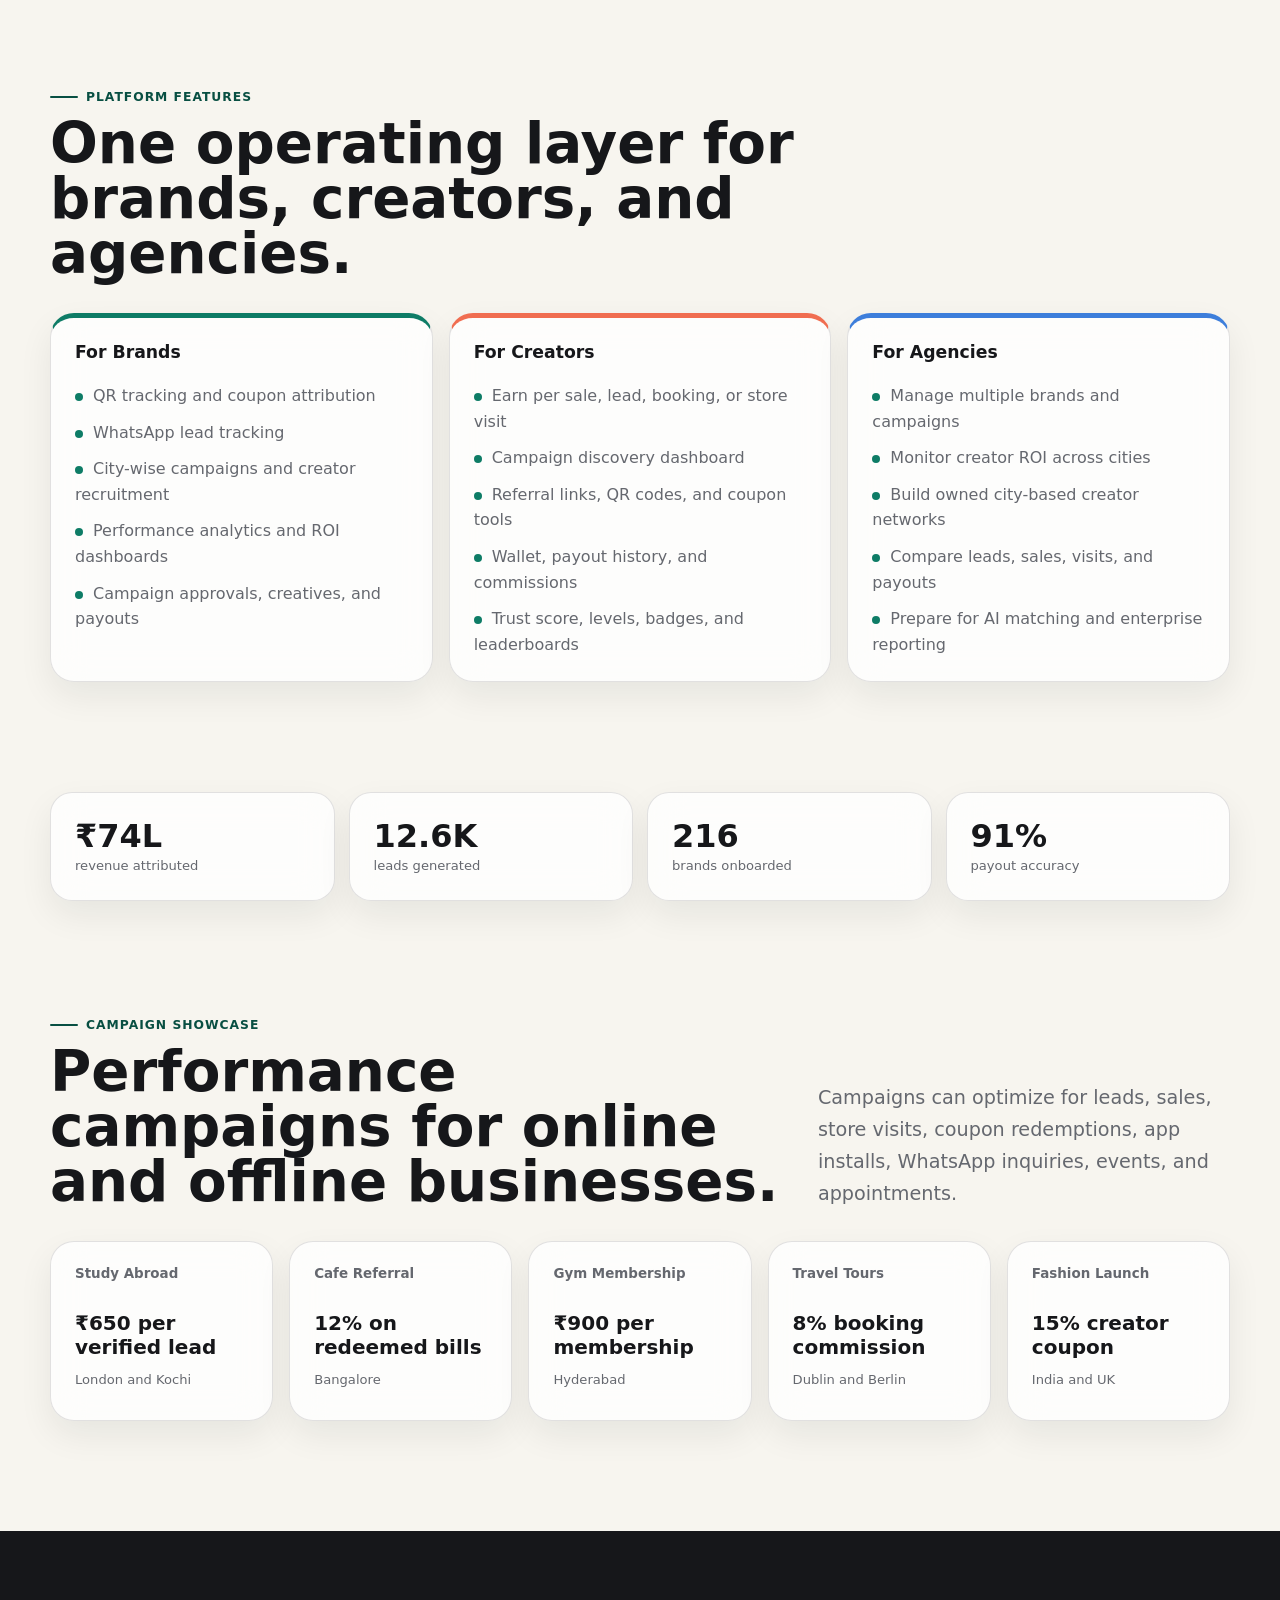
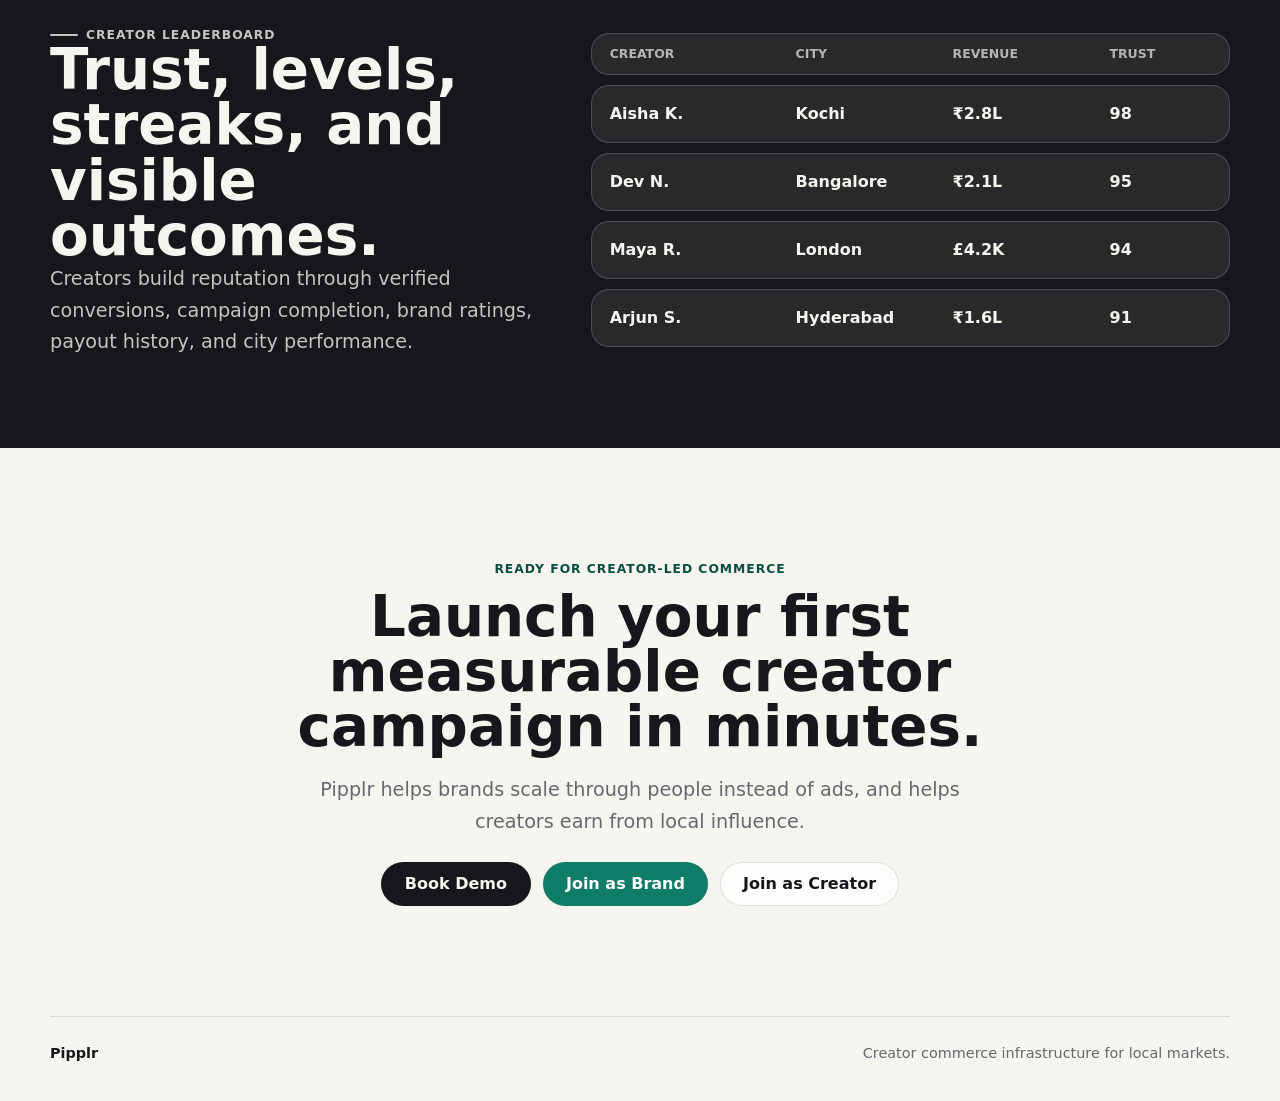
==== commit 55491415: "Add files via upload" ====
--- a/index.html
+++ b/index.html
@@ -18,7 +18,7 @@
       </a>
       <nav class="desktop-nav" aria-label="Primary navigation">
         <a href="#how">How it works</a>
-        <a href="#cities">Cities</a>
+        <a href="city-network.html">Cities</a>
         <a href="#features">Features</a>
         <a href="#campaigns">Campaigns</a>
       </nav>
@@ -26,7 +26,7 @@
         <button class="icon-button" id="themeToggle" type="button" aria-label="Toggle theme" title="Toggle theme">
           <span class="sun-icon" aria-hidden="true"></span>
         </button>
-        <button class="nav-cta" type="button" data-action="demo">Book Demo</button>
+        <a class="nav-cta" href="auth.html">Get Started</a>
       </div>
     </header>
 
@@ -40,8 +40,8 @@
             results across online and offline channels.
           </p>
           <div class="hero-actions" aria-label="Signup actions">
-            <button class="button primary" type="button" data-action="creator">Join as Creator</button>
-            <a class="button secondary" href="brand-dashboard.html">Join as Brand</a>
+            <a class="button primary" href="auth.html">Join as Creator</a>
+            <a class="button secondary" href="auth.html">Join as Brand</a>
             <button class="button ghost" type="button" data-action="demo">Book Demo</button>
           </div>
           <div class="proof-strip" aria-label="Platform statistics">
@@ -297,8 +297,8 @@
         </p>
         <div class="hero-actions">
           <button class="button primary" type="button" data-action="demo">Book Demo</button>
-          <a class="button secondary" href="brand-dashboard.html">Join as Brand</a>
-          <button class="button ghost" type="button" data-action="creator">Join as Creator</button>
+          <a class="button secondary" href="auth.html">Join as Brand</a>
+          <a class="button ghost" href="auth.html">Join as Creator</a>
         </div>
       </section>
     </main>
